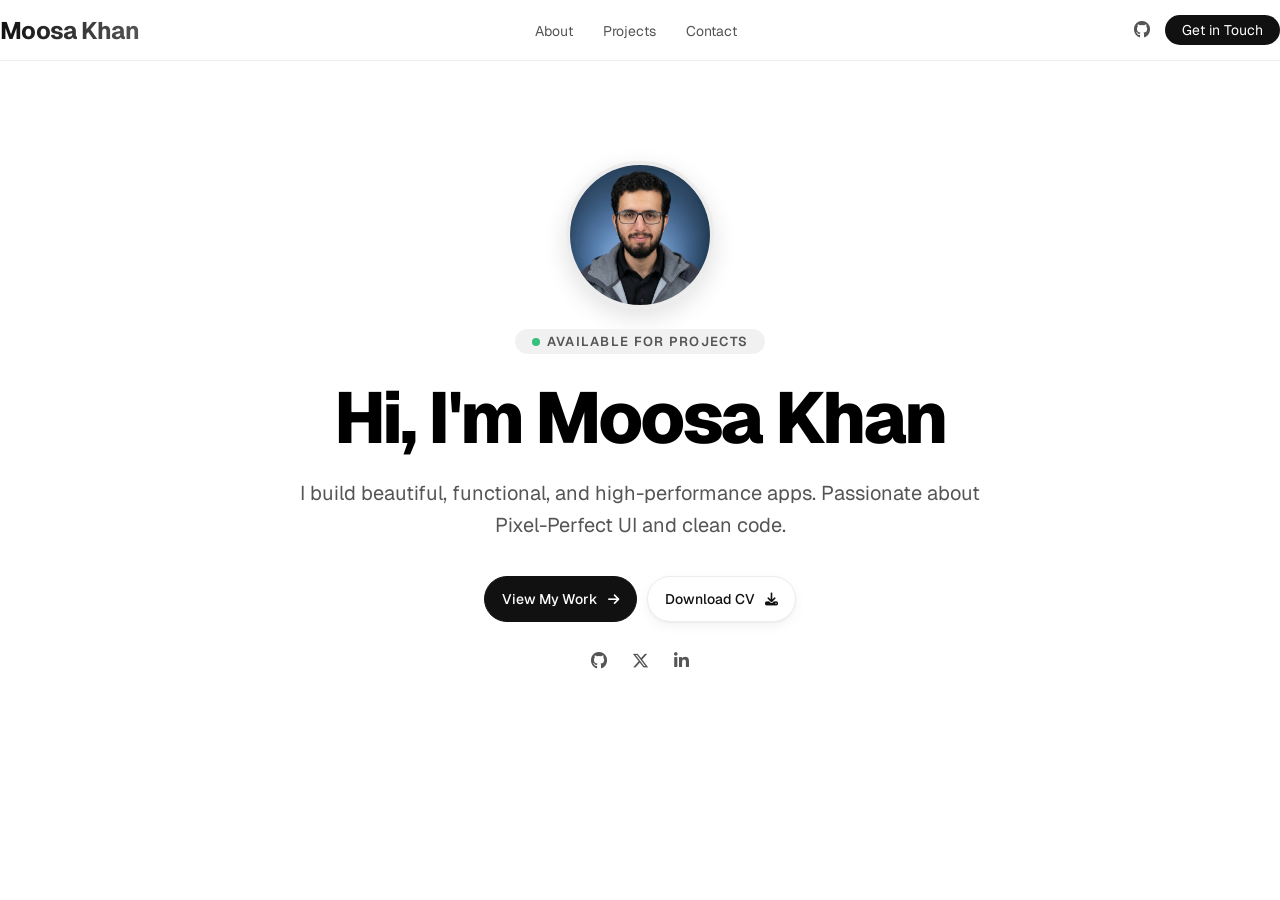
==== index.html @ f1751e67 "Basic Setup and home screen design complete" ====
<!doctype html>
<html lang="en">
  <head>
    <meta charset="UTF-8" />
    <meta name="viewport" content="width=device-width, initial-scale=1.0" />
    <title>Moosa Khan</title>
    <link rel="preconnect" href="https://fonts.googleapis.com" />
    <link rel="preconnect" href="https://fonts.gstatic.com" crossorigin />
    <link
      href="https://fonts.googleapis.com/css2?family=Geist:wght@400;500;600;700;800&display=swap"
      rel="stylesheet"
    />
    <link
      rel="stylesheet"
      href="https://cdnjs.cloudflare.com/ajax/libs/font-awesome/6.7.2/css/all.min.css"
    />

    <link rel="stylesheet" href="/css/style.css" />
    <link rel="stylesheet" href="/css/navbar.css" />
  </head>
  <body>
    <header class="Portfolio">
      <div class="header-content">
        <a href="#" class="logo">Moosa Khan</a>

        <nav class="nav-inner">
          <ul>
            <li><a href="#about">About</a></li>
            <li><a href="#projects">Projects</a></li>
            <li><a href="#contact">Contact</a></li>
          </ul>
        </nav>
        <div class="socials-container">
          <a href="https://github.com/" target="_blank">
            <i class="fa-brands fa-github" style="color: #555555;"></i>
          </a>
          <div class="btn-container">
            <a href="contact.html" class="btn-primary">Get in Touch</a>
          </div>
        </div>
      </div>
    </header>
    <section class="hero">
    <div class="image-container">
      <img
        class="profile-image"
        src="/assets/images/MOOSA-IMG-PROF.jpg"
        alt="Profile Image"
      />
    </div>
    <span class="status-pill">
        <span class="status-dot"></span>
        AVAILABLE FOR PROJECTS
      </span>
        <h1 class="hero-title">Hi, I'm Moosa Khan</h1>
  <p class="hero-tagline">I build beautiful, functional, and high-performance apps. Passionate about Pixel-Perfect UI and clean code.</p>
    </section>
    <section class="buttons-container">
        <div class="btn-container">
          <a href="#projects" id="view-work-btn" class="btn btn-view">
    View My Work
    <i class="fa-solid fa-arrow-right" id="forward-icon"></i>
  </a>

  <a href="assets/cv/moosa-khan-cv.pdf" id="download-cv-btn" class="btn btn-contact" download>
    Download CV
    <i class="fa-solid fa-download" id="download-icon"></i>
  </a>     
    </div>
        
    </section>
    <div class="social-icons">
        <i class="fa-brands fa-github" style="color: #555555;"></i>
            <i class="fa-brands fa-x-twitter" style="color: #555555;"></i>
            <i class="fa-brands fa-linkedin-in" style="color: #555555;"></i>
        </div>
    </div>
  </body>
</html>
---- css/style.css ----
@keyframes pulse {
  0% {
    box-shadow: 0 0 0 0 rgba(52, 194, 122, 0.5);
  }
  70% {
    box-shadow: 0 0 0 8px rgba(52, 194, 122, 0);
  }
  100% {
    box-shadow: 0 0 0 0 rgba(52, 194, 122, 0);
  }
}
:root {
  --font-sans: "Geist", "Inter", system-ui, sans-serif;
  --color-text: #111;
  --color-muted: #555;
  --color-border: #ececec;
}
body {
  font-family: var(--font-sans);
  -webkit-font-smoothing: antialiased;
  -moz-osx-font-smoothing: grayscale;
  text-rendering: optimizeLegibility;
  margin: 0;
}
.hero {
  display: flex;
  flex-direction: column;
  align-items: center;
  text-align: center;
  padding: 60px 24px 35px;
}

.image-container {
  width: 140px;
  height: 140px;
  border-radius: 50%;
  overflow: hidden;
  box-shadow: 0 8px 24px rgba(0, 0, 0, 0.12);
  border: 4px solid var(--color-border);
  margin: 40px auto 20px;
}

.profile-image {
  width: 100%;
  height: 100%;
  object-fit: cover;
  object-position: center top;
  display: block;
}

.status-pill {
  display: inline-flex;
  align-items: center;
  gap: 3px;
  padding: 4px 17px;
  border-radius: 30px;
  background: #f1f1f1;
  font-size: 13px;
  font-weight: 600;
  letter-spacing: 0.1em;
  color: var(--color-muted);
  margin-bottom: 24px;
}

.status-dot {
  width: 8px;
  height: 8px;
  border-radius: 50%;
  margin-right: 4px;
  background: #34c27a;
  animation: pulse 2s infinite;
}

.hero-title {
  font-size: clamp(2.5rem, 6vw, 4.5rem);
  font-weight: 800;
  letter-spacing: -0.04em;
  line-height: 1.1;
  margin: 0 0 20px;
}

.hero-tagline {
  max-width: 720px;
  font-size: 20px;
  line-height: 1.6;
  color: var(--color-muted);
  margin: 0;
}

.btn {
  display: inline-flex;
  align-items: center;
  gap: 10px;
  padding: 15px 17px;
  border-radius: 30px;
  border: 1px solid transparent;
  font-family: inherit;
  font-size: 14px;
  font-weight: 500;
  line-height: 1;
  text-decoration: none;
  cursor: pointer;
  transition:
    box-shadow 0.2s,
    transform 0.2s;
}

.btn:hover {
  transform: translateY(-1px);
}

.btn-view {
  background: var(--color-text);
  color: #fff;
  border-color: var(--color-text);
}

.btn-contact {
  background: #fff;
  color: #111;
  border-color: #ececec;
  box-shadow:
    0 1px 2px rgba(0, 0, 0, 0.04),
    0 4px 12px rgba(0, 0, 0, 0.05);
}

.btn-contact:hover {
  box-shadow:
    0 2px 4px rgba(0, 0, 0, 0.05),
    0 8px 20px rgba(0, 0, 0, 0.08);
}

.btn i {
  font-size: 13px;
}
.btn-container {
  display: flex;
  gap: 10px;
  justify-content: center;
}
.social-icons {
  display: flex;
  gap: 25px;
  justify-content: center;
  flex-direction: row;
  margin: 30px 0 0;
}

.fa-brands {
  font-size: 17px;
  color: #555555;
}
.fa-brands:hover {
  transform: translateY(-3px);
}
---- css/navbar.css ----
.Portfolio {
  border-bottom: 1px solid var(--color-border);
  background: #fff;
}

.header-content {
  display: flex;
  align-items: center;
  justify-content: space-between;
  max-width: 1400px;
  height: 60px;
  margin: 0 auto;
}
.logo {
  font-size: 24px;
  font-weight: 700;
  letter-spacing: -0.03em;
  color: var(--color-text);
  text-decoration: none;
  background: linear-gradient(90deg, #111, #555);
  -webkit-background-clip: text;
  -webkit-text-fill-color: transparent;
}
.nav-inner {
  display: flex;
  justify-content: space-between;
  align-items: center;
  height: 70px;
}

.nav-inner ul {
  display: flex;
  align-items: center;
  gap: 30px;
  list-style: none;
  margin: 0;
  padding: 0;
}

.nav-inner a {
  color: var(--color-muted);
  text-decoration: none;
  font-size: 14px;
}

.nav-inner a:hover {
  color: var(--color-text);
  font-weight: bold;
}

.btn-primary {
  display: inline-block;
  background: var(--color-text);
  color: #fff;
  padding: 6px 17px;
  border-radius: 30px;
  text-decoration: none;
  font-size: 14px;
}
.socials-container {
  display: flex;
  align-items: center;
  gap: 15px;
}
.fa-github {
  font-size: 17px;
}
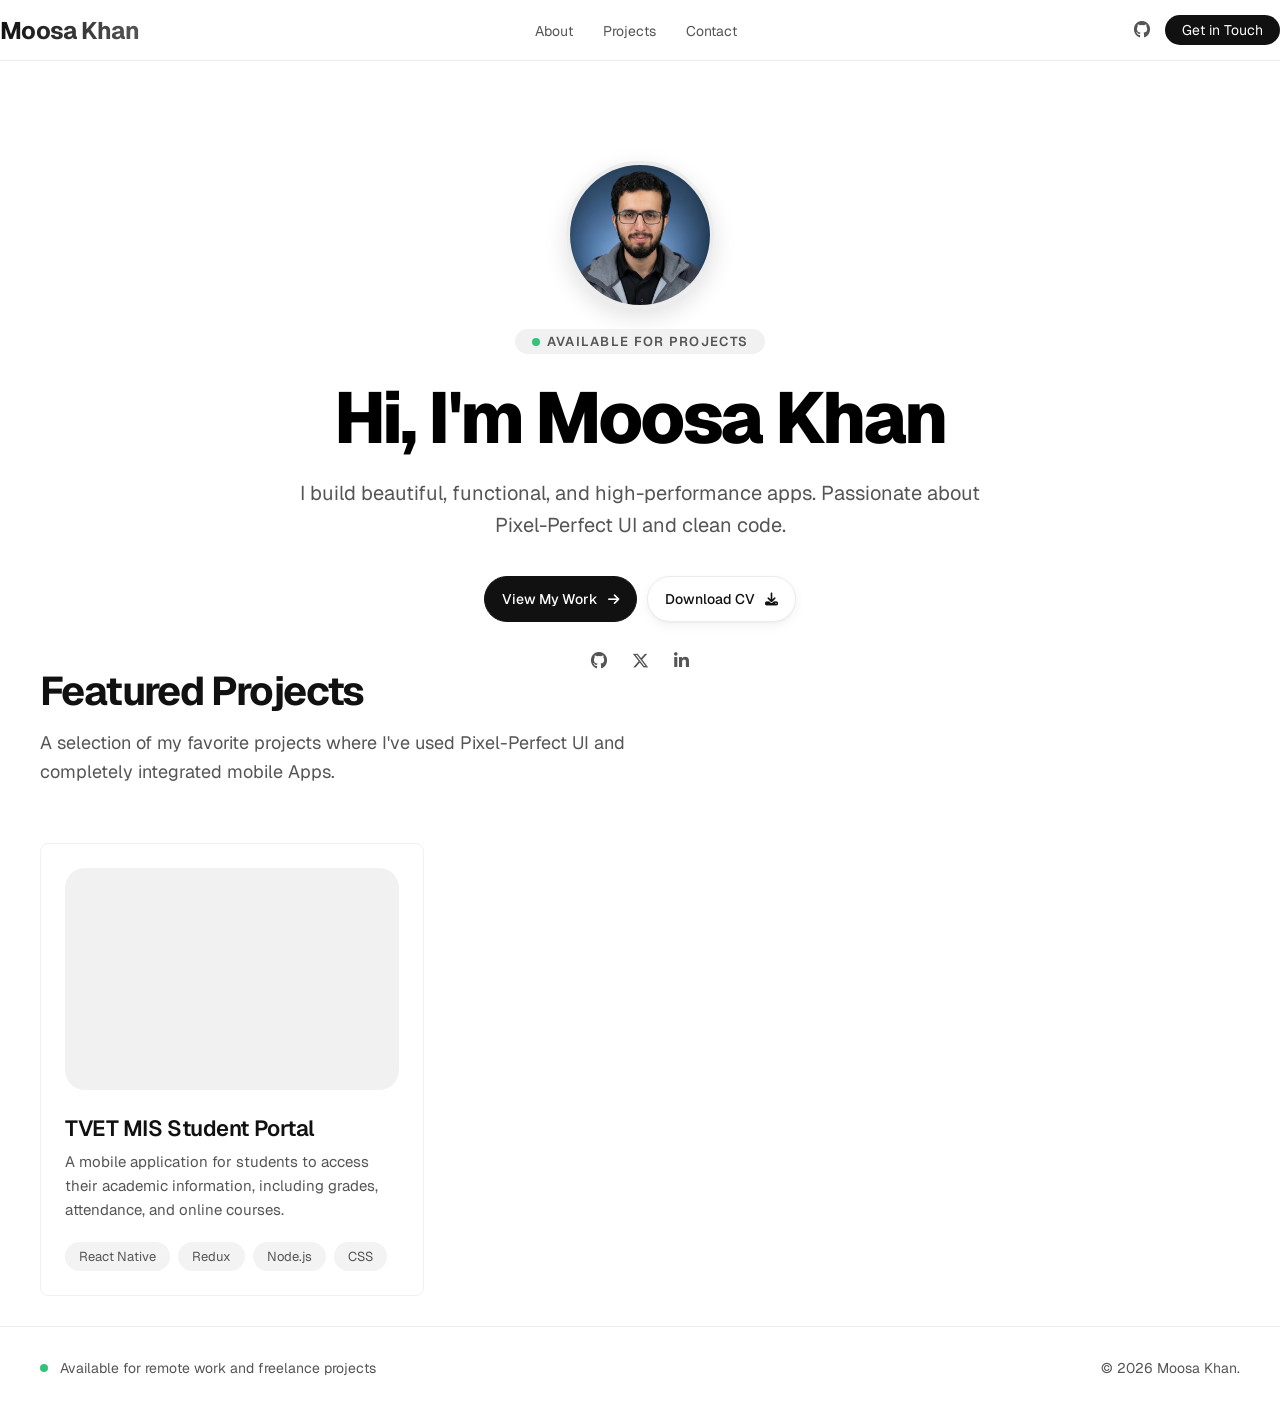
==== commit b6a0653a: "featured projects card added" ====
--- a/index.html
+++ b/index.html
@@ -17,6 +17,7 @@
 
     <link rel="stylesheet" href="/css/style.css" />
     <link rel="stylesheet" href="/css/navbar.css" />
+    <link rel="stylesheet" href="/css/featured.css" />
   </head>
   <body>
     <header class="Portfolio">
@@ -75,5 +76,41 @@
             <i class="fa-brands fa-linkedin-in" style="color: #555555;"></i>
         </div>
     </div>
+    <section class="featured-projects" id="projects">
+  <div class="container">
+    <h2 class="section-title">Featured Projects</h2>
+    <p class="section-subtitle">
+      A selection of my favorite projects where I've used Pixel-Perfect UI and completely integrated mobile Apps.
+    </p>
+
+    <div class="projects-grid">
+      <article class="project-card">
+        <div class="project-card__image">
+          <!-- <img src="assets/images/projects/nexus.png" alt="Nexus Analytics dashboard" /> -->
+        </div>
+        <h3 class="project-card__title">TVET MIS Student Portal</h3>
+        <p class="project-card__desc">
+            A mobile application for students to access their academic information, including grades, attendance, and online courses.
+        </p>
+        <ul class="tags">
+          <li>React Native</li>
+          <li>Redux</li>
+          <li>Node.js</li>
+          <li>CSS</li>
+        </ul>
+      </article>
+
+    </div>
+  </div>
+</section>
+<footer class="footer">
+  <div class="container footer__inner">
+    <span class="footer__status">
+      <span class="status-dot"></span>
+      Available for remote work and freelance projects
+    </span>
+    <span class="footer__copy">© 2026 Moosa Khan.</span>
+  </div>
+</footer>
   </body>
 </html>
--- a/css/featured.css
+++ b/css/featured.css
@@ -0,0 +1,143 @@
+.featured-projects {
+  /* padding: 0 10px; */
+  margin-bottom: 30px;
+}
+.container {
+  max-width: 1200px;
+  margin: 0 auto;
+  padding: 0 24px;
+}
+
+.projects {
+  background: #fafafa;
+  padding: 120px 0;
+}
+
+.section-title {
+  font-size: 40px;
+  font-weight: 700;
+  letter-spacing: -0.04em;
+  line-height: 1.1;
+  margin: 0 0 16px;
+  color: var(--color-text);
+}
+
+.section-subtitle {
+  max-width: 640px;
+  font-size: 18px;
+  line-height: 1.6;
+  color: var(--color-muted);
+  margin: 0 0 56px;
+}
+
+.projects-grid {
+  display: grid;
+  grid-template-columns: repeat(3, 1fr);
+  gap: 24px;
+}
+
+.project-card {
+  display: flex;
+  flex-direction: column;
+  background: #fff;
+  border: 1px solid #f0f0f0;
+  border-radius: 8px;
+  padding: 24px;
+  transition:
+    transform 0.2s,
+    box-shadow 0.2s;
+}
+
+.project-card:hover {
+  transform: translateY(-4px);
+  box-shadow: 0 12px 32px rgba(0, 0, 0, 0.06);
+}
+
+.project-card__image {
+  aspect-ratio: 3 / 2;
+  border-radius: 20px;
+  overflow: hidden;
+  background: #f1f1f1;
+  margin-bottom: 24px;
+}
+
+.project-card__image img {
+  width: 100%;
+  height: 100%;
+  object-fit: cover;
+  display: block;
+}
+
+.project-card__title {
+  font-size: 22px;
+  font-weight: 600;
+  letter-spacing: -0.02em;
+  margin: 0 0 8px;
+  color: var(--color-text);
+}
+
+.project-card__desc {
+  font-size: 15px;
+  line-height: 1.6;
+  color: var(--color-muted);
+  margin: 0 0 20px;
+}
+
+.tags {
+  display: flex;
+  flex-wrap: wrap;
+  gap: 8px;
+  list-style: none;
+  margin: auto 0 0; /* pushes tags to the bottom so cards align */
+  padding: 0;
+}
+
+.tags li {
+  font-family: inherit; /* prevents the serif fallback seen in the screenshot */
+  font-size: 13px;
+  color: var(--color-muted);
+  background: #f3f3f3;
+  padding: 6px 14px;
+  border-radius: 999px;
+}
+
+/* Footer */
+.footer {
+  border-top: 1px solid var(--color-border);
+  padding: 32px 0;
+  font-size: 14px;
+  color: var(--color-muted);
+}
+
+.footer__inner {
+  display: flex;
+  justify-content: space-between;
+  align-items: center;
+}
+
+.footer__status {
+  display: inline-flex;
+  align-items: center;
+  gap: 8px;
+}
+
+/* Responsive */
+@media (max-width: 960px) {
+  .projects-grid {
+    grid-template-columns: repeat(2, 1fr);
+  }
+}
+
+@media (max-width: 640px) {
+  .projects {
+    padding: 80px 0;
+  }
+  .projects-grid {
+    grid-template-columns: 1fr;
+  }
+  .footer__inner {
+    flex-direction: column;
+    gap: 12px;
+    text-align: center;
+  }
+}
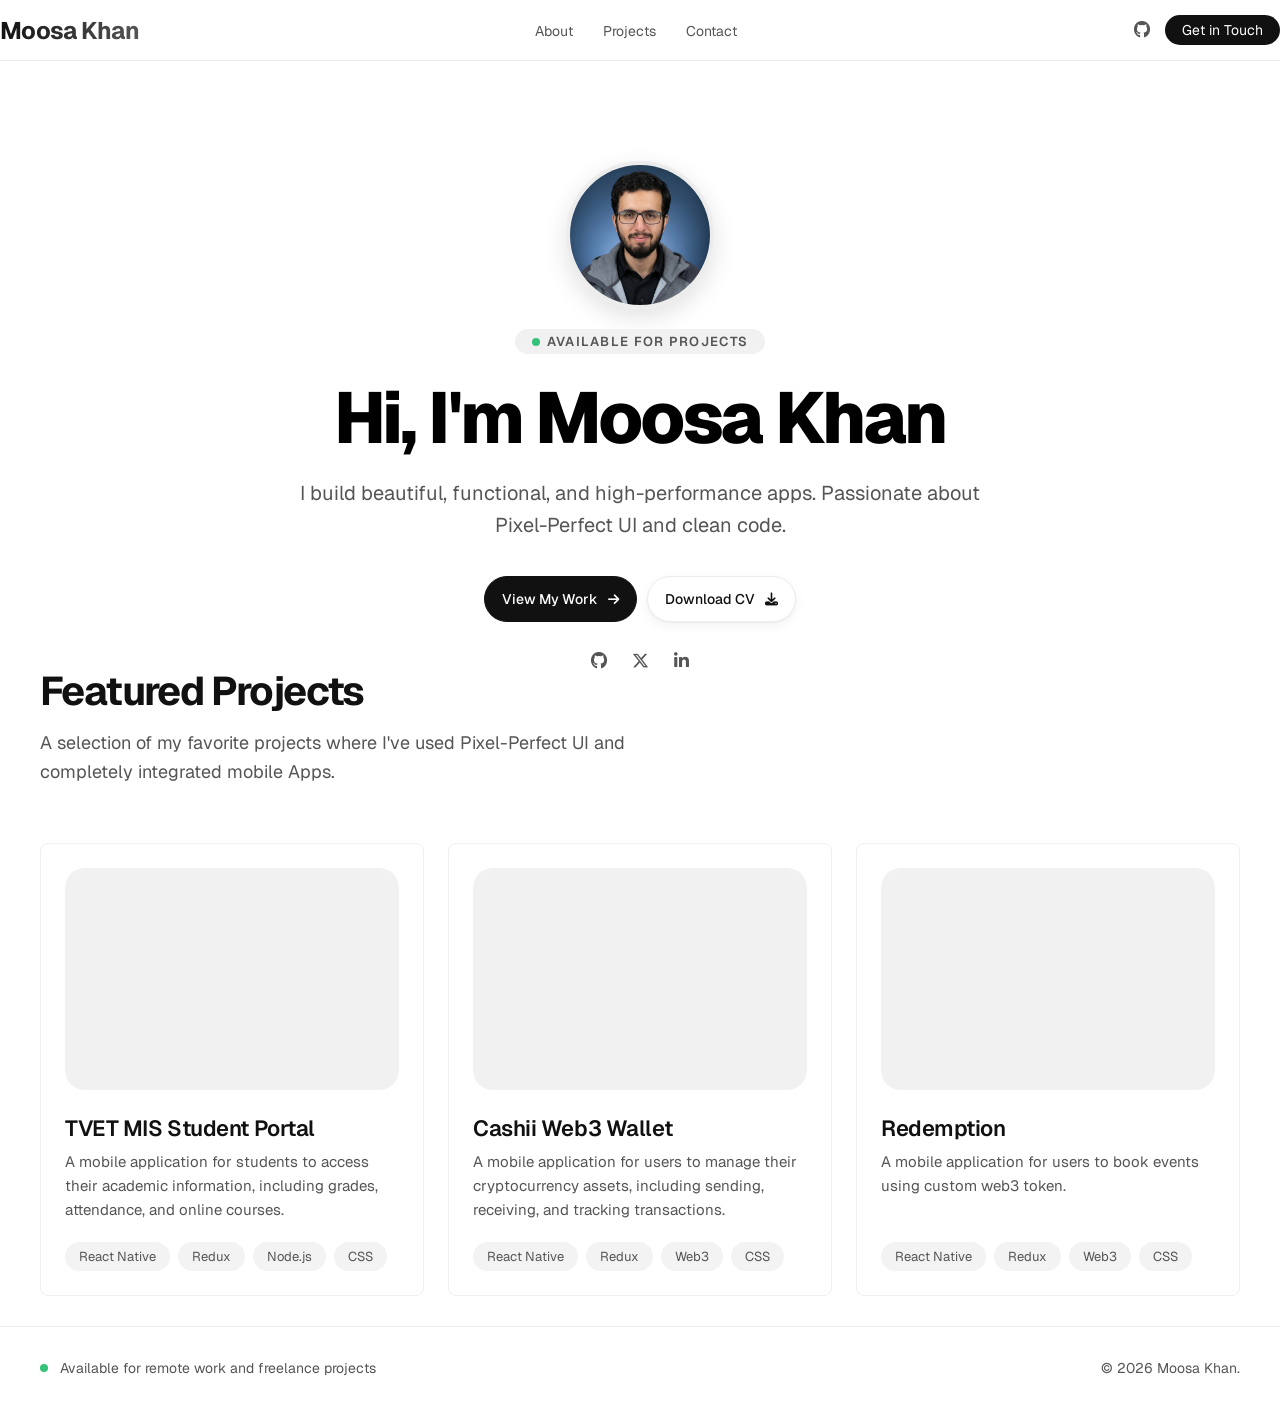
==== commit 03436664: "featured projects card added" ====
--- a/index.html
+++ b/index.html
@@ -99,7 +99,36 @@
           <li>CSS</li>
         </ul>
       </article>
-
+       <article class="project-card">
+        <div class="project-card__image">
+          <!-- <img src="assets/images/projects/nexus.png" alt="Nexus Analytics dashboard" /> -->
+        </div>
+        <h3 class="project-card__title">Cashii Web3 Wallet</h3>
+        <p class="project-card__desc">
+            A mobile application for users to manage their cryptocurrency assets, including sending, receiving, and tracking transactions.
+        </p>
+        <ul class="tags">
+          <li>React Native</li>
+          <li>Redux</li>
+          <li>Web3</li>
+          <li>CSS</li>
+        </ul>
+      </article>
+      <article class="project-card">
+        <div class="project-card__image">
+          <!-- <img src="assets/images/projects/nexus.png" alt="Nexus Analytics dashboard" /> -->
+        </div>
+        <h3 class="project-card__title">Redemption</h3>
+        <p class="project-card__desc">
+            A mobile application for users to book events using custom web3 token.
+        </p>
+        <ul class="tags">
+          <li>React Native</li>
+          <li>Redux</li>
+          <li>Web3</li>
+          <li>CSS</li>
+        </ul>
+      </article>
     </div>
   </div>
 </section>
